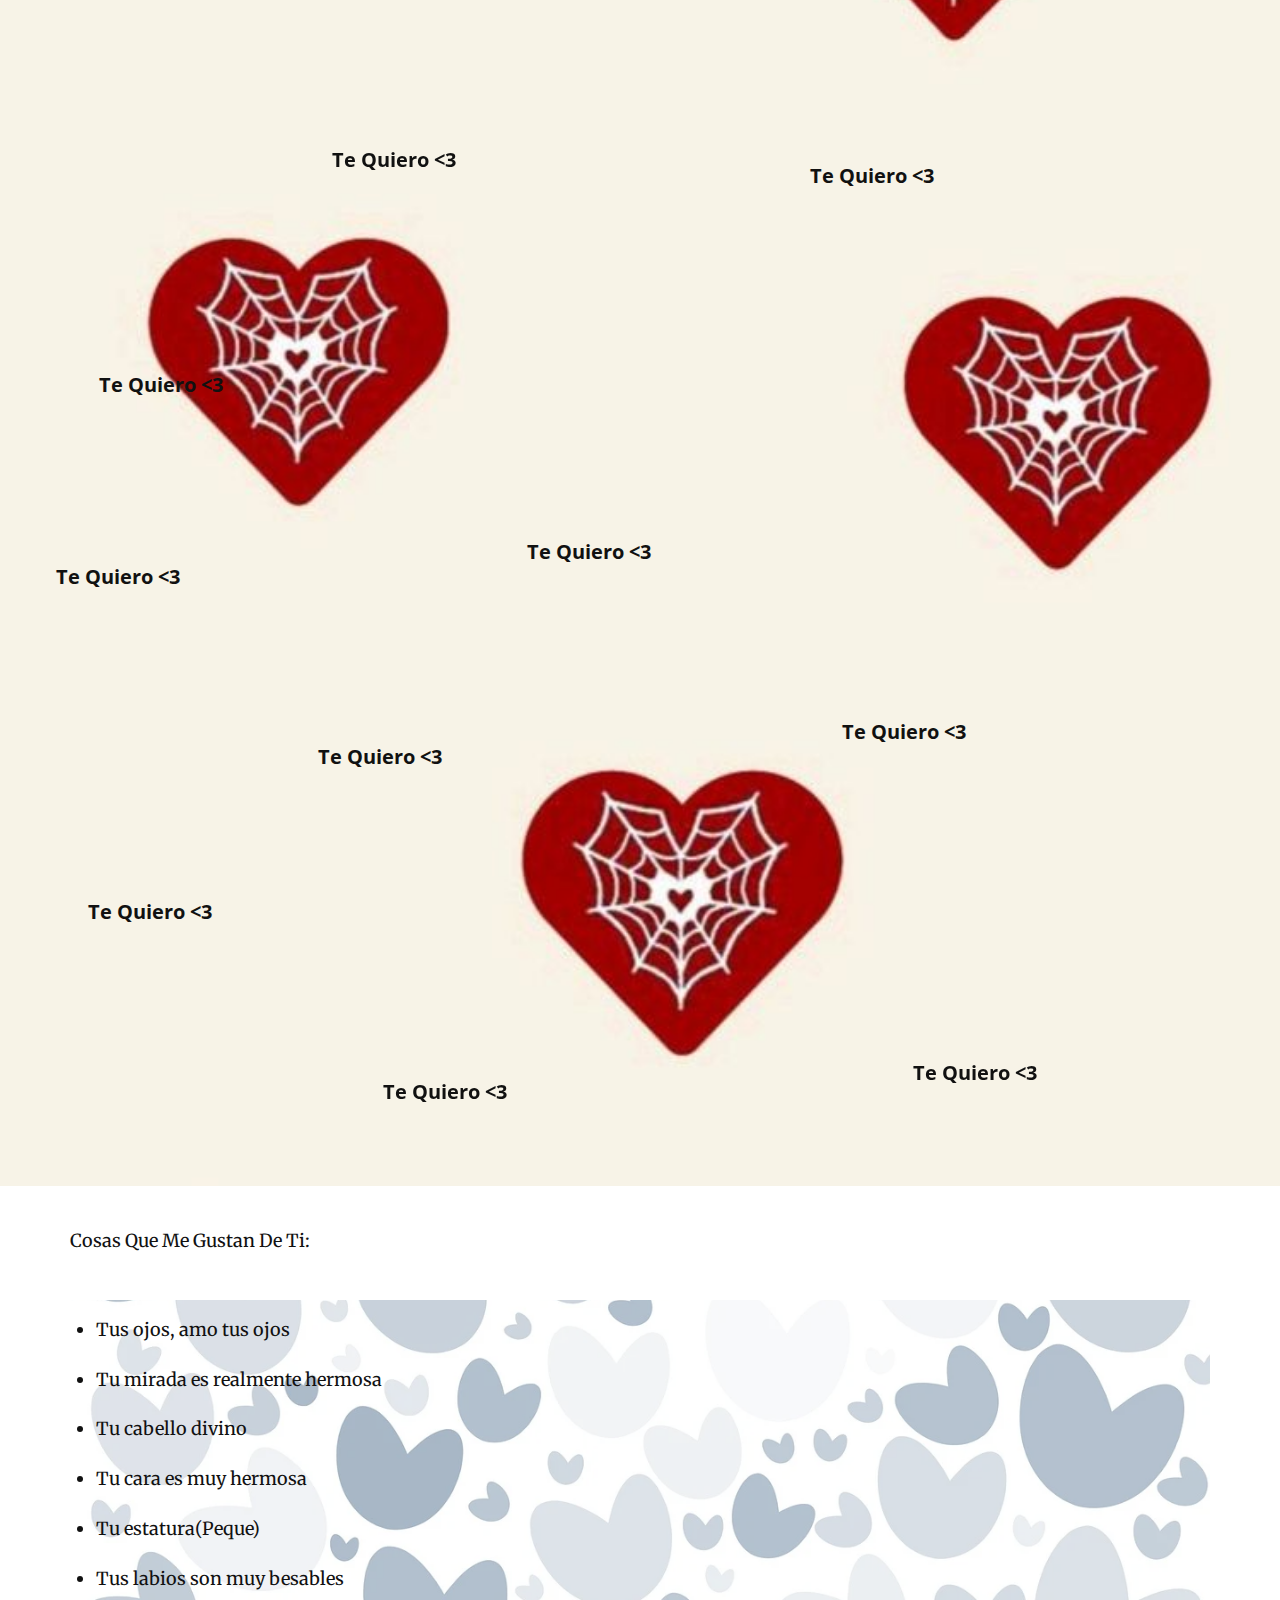
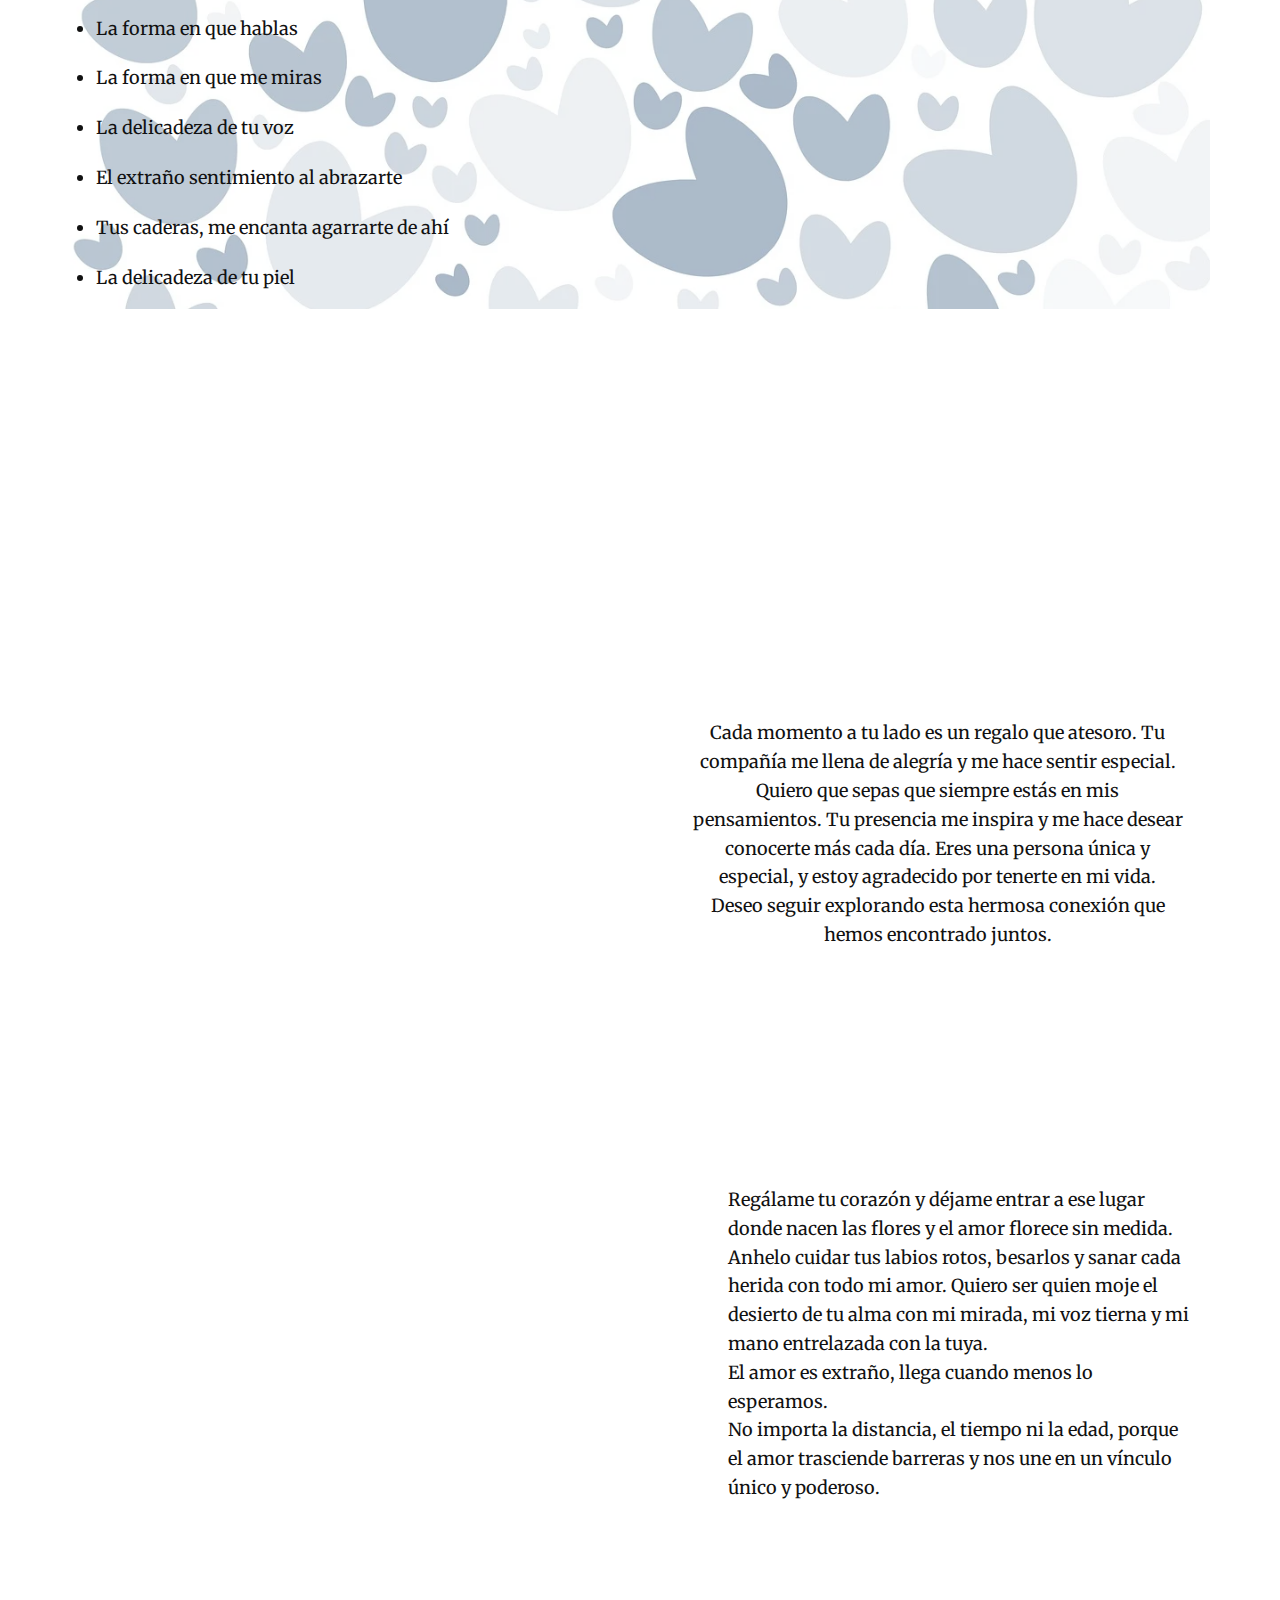
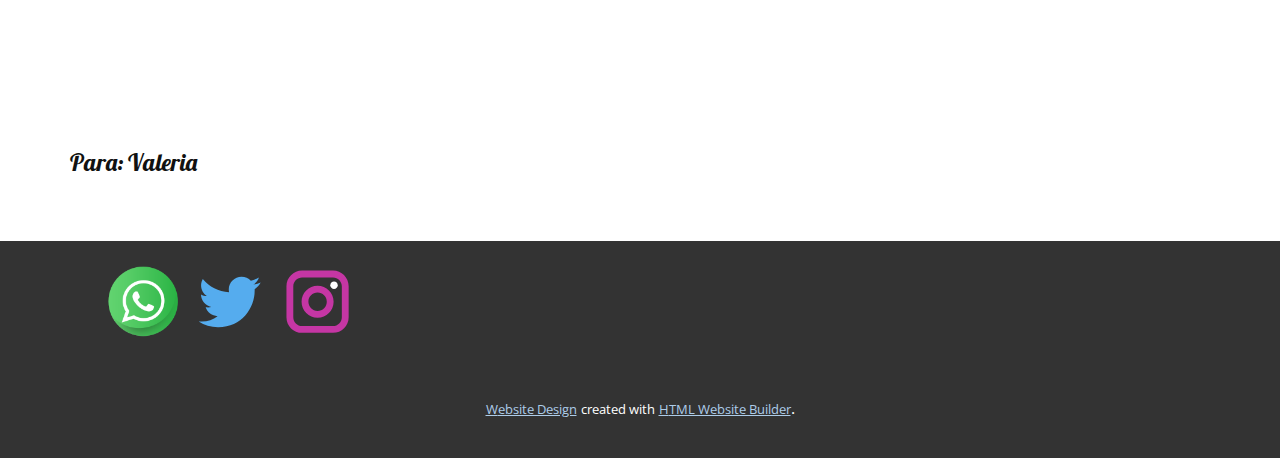
==== index.html @ 037fce36 "Add files via upload" ====
<!DOCTYPE html>
<html style="font-size: 16px;" lang="es"><head>
    <meta name="viewport" content="width=device-width, initial-scale=1.0">
    <meta charset="utf-8">
    <meta name="keywords" content="">
    <meta name="description" content="">
    <title>Casa</title>
    <link rel="stylesheet" href="nicepage.css" media="screen">
<link rel="stylesheet" href="Casa.css" media="screen">
    <script class="u-script" type="text/javascript" src="jquery.js" defer=""></script>
    <script class="u-script" type="text/javascript" src="nicepage.js" defer=""></script>
    <meta name="generator" content="Nicepage 5.13.1, nicepage.com">
    <link id="u-theme-google-font" rel="stylesheet" href="https://fonts.googleapis.com/css?family=Roboto:100,100i,300,300i,400,400i,500,500i,700,700i,900,900i|Open+Sans:300,300i,400,400i,500,500i,600,600i,700,700i,800,800i">
    <link id="u-page-google-font" rel="stylesheet" href="https://fonts.googleapis.com/css?family=Merriweather:300,300i,400,400i,700,700i,900,900i|Lobster:400">
    
    
    
    
    
    
    <script type="application/ld+json">{
		"@context": "http://schema.org",
		"@type": "Organization",
		"name": "",
		"sameAs": [
				"wa.me/+573205345586",
				"https://twitter.com/kiyoo_777",
				"https://instagram.com/sskkiyo.rox"
		]
}</script>
    <meta name="theme-color" content="#478ac9">
    <meta name="twitter:site" content="@">
    <meta name="twitter:card" content="summary_large_image">
    <meta name="twitter:title" content="Casa">
    <meta name="twitter:description" content="">
    <meta property="og:title" content="Casa">
    <meta property="og:type" content="website">
  <meta data-intl-tel-input-cdn-path="intlTelInput/"></head>
  <body data-home-page="Casa.html" data-home-page-title="Casa" class="u-body u-overlap u-overlap-transparent u-xl-mode" data-lang="es"><header class="u-clearfix u-header u-header" id="sec-3db0"><div class="u-clearfix u-sheet u-sheet-1"></div></header>
    <section class="u-clearfix u-section-1" id="sec-6473">
      <img class="u-expanded-width-lg u-expanded-width-md u-expanded-width-sm u-image u-image-default u-image-1" src="images/f29b38d131bc9b14f3016f035ebbdfa7.jpg" alt="" data-image-width="750" data-image-height="1332">
      <img class="u-expanded-width u-image u-image-default u-image-2" src="images/f29b38d131bc9b14f3016f035ebbdfa7.jpg" alt="" data-image-width="750" data-image-height="1332">
      <p class="u-text u-text-1">Te Quiero &lt;3</p>
      <p class="u-text u-text-2">Te Quiero &lt;3</p>
      <p class="u-text u-text-3">Te Quiero &lt;3</p>
      <p class="u-text u-text-4">Te Quiero &lt;3</p>
      <p class="u-text u-text-5">Te Quiero &lt;3</p>
      <p class="u-text u-text-6">Te Quiero &lt;3</p>
      <p class="u-text u-text-7" data-animation-name="pulse" data-animation-duration="1000" data-animation-direction="">Te Quiero &lt;3</p>
      <p class="u-text u-text-8">Te Quiero &lt;3</p>
      <p class="u-text u-text-9" data-animation-name="pulse" data-animation-duration="1000" data-animation-direction="">Te Quiero &lt;3</p>
      <p class="u-text u-text-10">Te Quiero &lt;3</p>
    </section>
    <section class="u-clearfix u-section-2" id="sec-3641">
      <div class="u-clearfix u-sheet u-sheet-1">
        <p class="u-custom-font u-font-merriweather u-text u-text-default-xs u-text-1">Cosas Que Me Gustan De Ti:</p>
        <img class="u-expanded-width u-image u-image-default u-opacity u-opacity-50 u-image-1" src="images/background-7000157_1280.webp" alt="" data-image-width="1280" data-image-height="905">
        <ul class="u-custom-font u-font-merriweather u-spacing-21 u-text u-text-default-xs u-text-2">
          <li>Tus ojos, amo tus ojos</li>
          <li>Tu mirada es realmente hermosa</li>
          <li>Tu cabello divino</li>
          <li>Tu cara es muy hermosa</li>
          <li>Tu estatura(Peque)</li>
          <li>Tus labios son muy besables</li>
          <li>La forma en que hablas</li>
          <li>La forma en que me miras</li>
          <li>La delicadeza de tu voz</li>
          <li>El extraño sentimiento al abrazarte</li>
          <li>Tus caderas, me encanta agarrarte de ahí</li>
          <li>La delicadeza de tu piel</li>
        </ul>
      </div>
    </section>
    <section class="u-align-center u-clearfix u-section-3" id="sec-f460">
      <div class="u-clearfix u-sheet u-valign-middle-lg u-valign-middle-md u-valign-middle-sm u-valign-middle-xl u-sheet-1">
        <div class="u-expanded-width-xs u-video u-video-contain u-video-1">
          <div class="embed-responsive embed-responsive-16by9">
            <iframe class="embed-responsive-item" src="https://www.youtube.com/embed/LrjRQw3eJEM" allowfullscreen></iframe>
          </div>
        </div>
        <p class="u-custom-font u-font-merriweather u-text u-text-1">Cada momento a tu lado es un regalo que atesoro. Tu compañía me llena de alegría y me hace sentir especial. Quiero que sepas que siempre estás en mis pensamientos. Tu presencia me inspira y me hace desear conocerte más cada día. Eres una persona única y especial, y estoy agradecido por tenerte en mi vida. Deseo seguir explorando esta hermosa conexión que hemos encontrado juntos.</p>
      </div>
    </section>
    
    <section class="u-align-center u-clearfix u-section-4" id="sec-577e">
      <div class="u-align-left u-clearfix u-sheet u-sheet-1">
        <p class="u-custom-font u-font-merriweather u-text u-text-default-xs u-text-1"> Regálame tu corazón y déjame entrar a ese lugar donde nacen las flores y el amor florece sin medida.&nbsp;<br>Anhelo cuidar tus labios rotos, besarlos y sanar cada herida con todo mi amor. Quiero ser quien moje el desierto de tu alma con mi mirada, mi voz tierna y mi mano entrelazada con la tuya.<br>El amor es extraño, llega cuando menos lo esperamos.&nbsp;<br>No importa la distancia, el tiempo ni la edad, porque el amor trasciende barreras y nos une en un vínculo único y poderoso.
        </p>
        <div class="u-video u-video-contain u-video-1">
          <div class="embed-responsive embed-responsive-1">
            <iframe style="position: absolute;top: 0;left: 0;width: 100%;height: 100%;" class="embed-responsive-item" src="https://www.youtube.com/embed/k4H7X-5Zm9o?mute=0&amp;showinfo=0&amp;controls=0&amp;start=0" frameborder="0" allowfullscreen=""></iframe>
          </div>
        </div>
      </div>
    </section>
    <section class="u-clearfix u-section-5" id="sec-2f88">
      <div class="u-clearfix u-sheet u-sheet-1">
        <p class="u-custom-font u-font-lobster u-text u-text-default u-text-1">Para: Valeria</p>
      </div>
    </section>
    
    
    <footer class="u-align-center u-clearfix u-footer u-grey-80 u-footer" id="sec-2e33"><div class="u-clearfix u-sheet u-sheet-1">
        <div class="u-social-icons u-spacing-10 u-social-icons-1">
          <a class="u-social-url" title="Whatsapp" target="_blank" href="wa.me/+573205345586"><span class="u-file-icon u-icon u-social-facebook u-social-icon u-icon-1"><img src="images/2626279.png" alt=""></span>
          </a>
          <a class="u-social-url" title="twitter" target="_blank" href="https://twitter.com/kiyoo_777"><span class="u-icon u-social-icon u-social-twitter u-icon-2"><svg class="u-svg-link" preserveAspectRatio="xMidYMin slice" viewBox="0 0 112 112" style=""><use xmlns:xlink="http://www.w3.org/1999/xlink" xlink:href="#svg-7c9a"></use></svg><svg class="u-svg-content" viewBox="0 0 112 112" x="0" y="0" id="svg-7c9a"><path fill="currentColor" d="M92.2,38.2c0,0.8,0,1.6,0,2.3c0,24.3-18.6,52.4-52.6,52.4c-10.6,0.1-20.2-2.9-28.5-8.2
	c1.4,0.2,2.9,0.2,4.4,0.2c8.7,0,16.7-2.9,23-7.9c-8.1-0.2-14.9-5.5-17.3-12.8c1.1,0.2,2.4,0.2,3.4,0.2c1.6,0,3.3-0.2,4.8-0.7
	c-8.4-1.6-14.9-9.2-14.9-18c0-0.2,0-0.2,0-0.2c2.5,1.4,5.4,2.2,8.4,2.3c-5-3.3-8.3-8.9-8.3-15.4c0-3.4,1-6.5,2.5-9.2
	c9.1,11.1,22.7,18.5,38,19.2c-0.2-1.4-0.4-2.8-0.4-4.3c0.1-10,8.3-18.2,18.5-18.2c5.4,0,10.1,2.2,13.5,5.7c4.3-0.8,8.1-2.3,11.7-4.5
	c-1.4,4.3-4.3,7.9-8.1,10.1c3.7-0.4,7.3-1.4,10.6-2.9C98.9,32.3,95.7,35.5,92.2,38.2z"></path></svg></span>
          </a>
          <a class="u-social-url" title="instagram" target="_blank" href="https://instagram.com/sskkiyo.rox"><span class="u-icon u-social-icon u-social-instagram u-icon-3"><svg class="u-svg-link" preserveAspectRatio="xMidYMin slice" viewBox="0 0 112 112" style=""><use xmlns:xlink="http://www.w3.org/1999/xlink" xlink:href="#svg-8bb1"></use></svg><svg class="u-svg-content" viewBox="0 0 112 112" x="0" y="0" id="svg-8bb1"><path fill="currentColor" d="M55.9,32.9c-12.8,0-23.2,10.4-23.2,23.2s10.4,23.2,23.2,23.2s23.2-10.4,23.2-23.2S68.7,32.9,55.9,32.9z
	 M55.9,69.4c-7.4,0-13.3-6-13.3-13.3c-0.1-7.4,6-13.3,13.3-13.3s13.3,6,13.3,13.3C69.3,63.5,63.3,69.4,55.9,69.4z"></path><path fill="#FFFFFF" d="M79.7,26.8c-3,0-5.4,2.5-5.4,5.4s2.5,5.4,5.4,5.4c3,0,5.4-2.5,5.4-5.4S82.7,26.8,79.7,26.8z"></path><path fill="currentColor" d="M78.2,11H33.5C21,11,10.8,21.3,10.8,33.7v44.7c0,12.6,10.2,22.8,22.7,22.8h44.7c12.6,0,22.7-10.2,22.7-22.7
	V33.7C100.8,21.1,90.6,11,78.2,11z M91,78.4c0,7.1-5.8,12.8-12.8,12.8H33.5c-7.1,0-12.8-5.8-12.8-12.8V33.7
	c0-7.1,5.8-12.8,12.8-12.8h44.7c7.1,0,12.8,5.8,12.8,12.8V78.4z"></path></svg></span>
          </a>
        </div>
      </div></footer>
    <section class="u-backlink u-clearfix u-grey-80">
      <a class="u-link" href="https://nicepage.com/website-design" target="_blank">
        <span>Website Design</span>
      </a>
      <p class="u-text">
        <span>created with</span>
      </p>
      <a class="u-link" href="https://nicepage.com/html-website-builder" target="_blank">
        <span>HTML Website Builder</span>
      </a>. 
    </section>
  
</body></html>
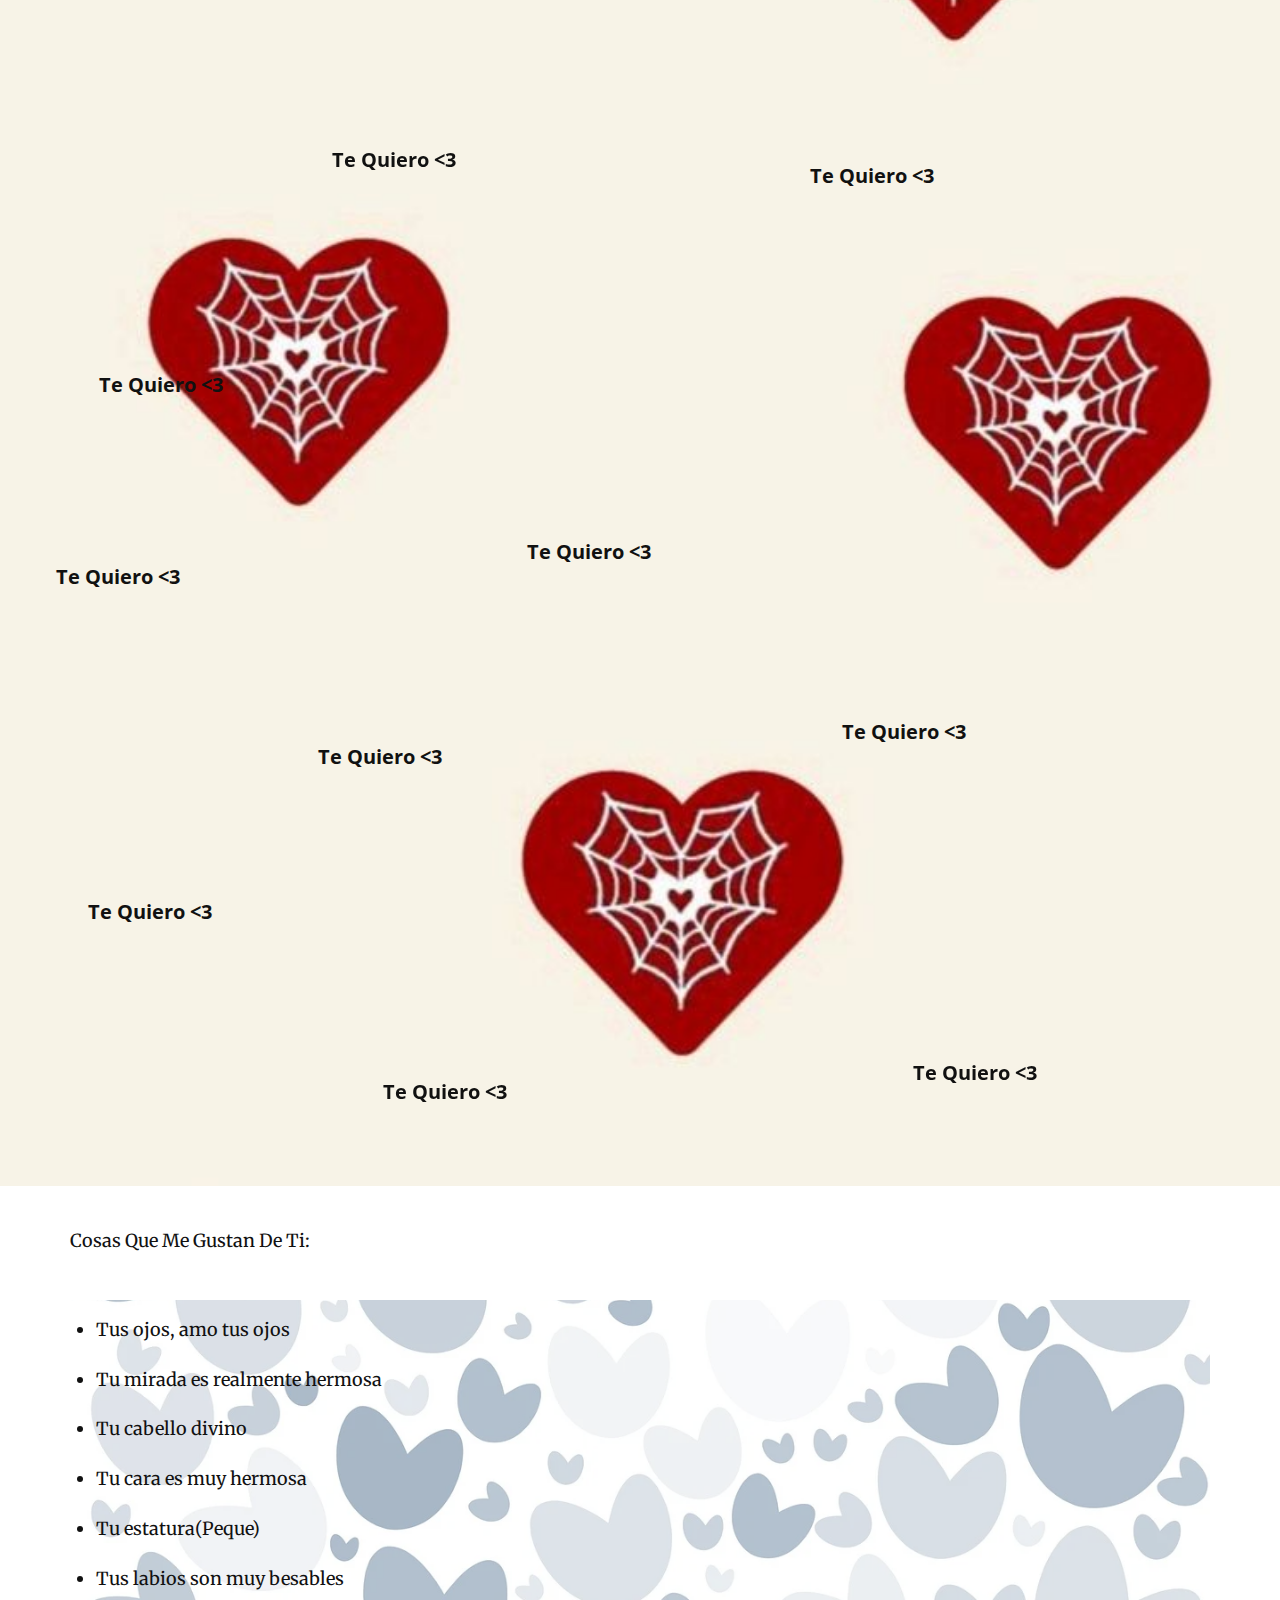
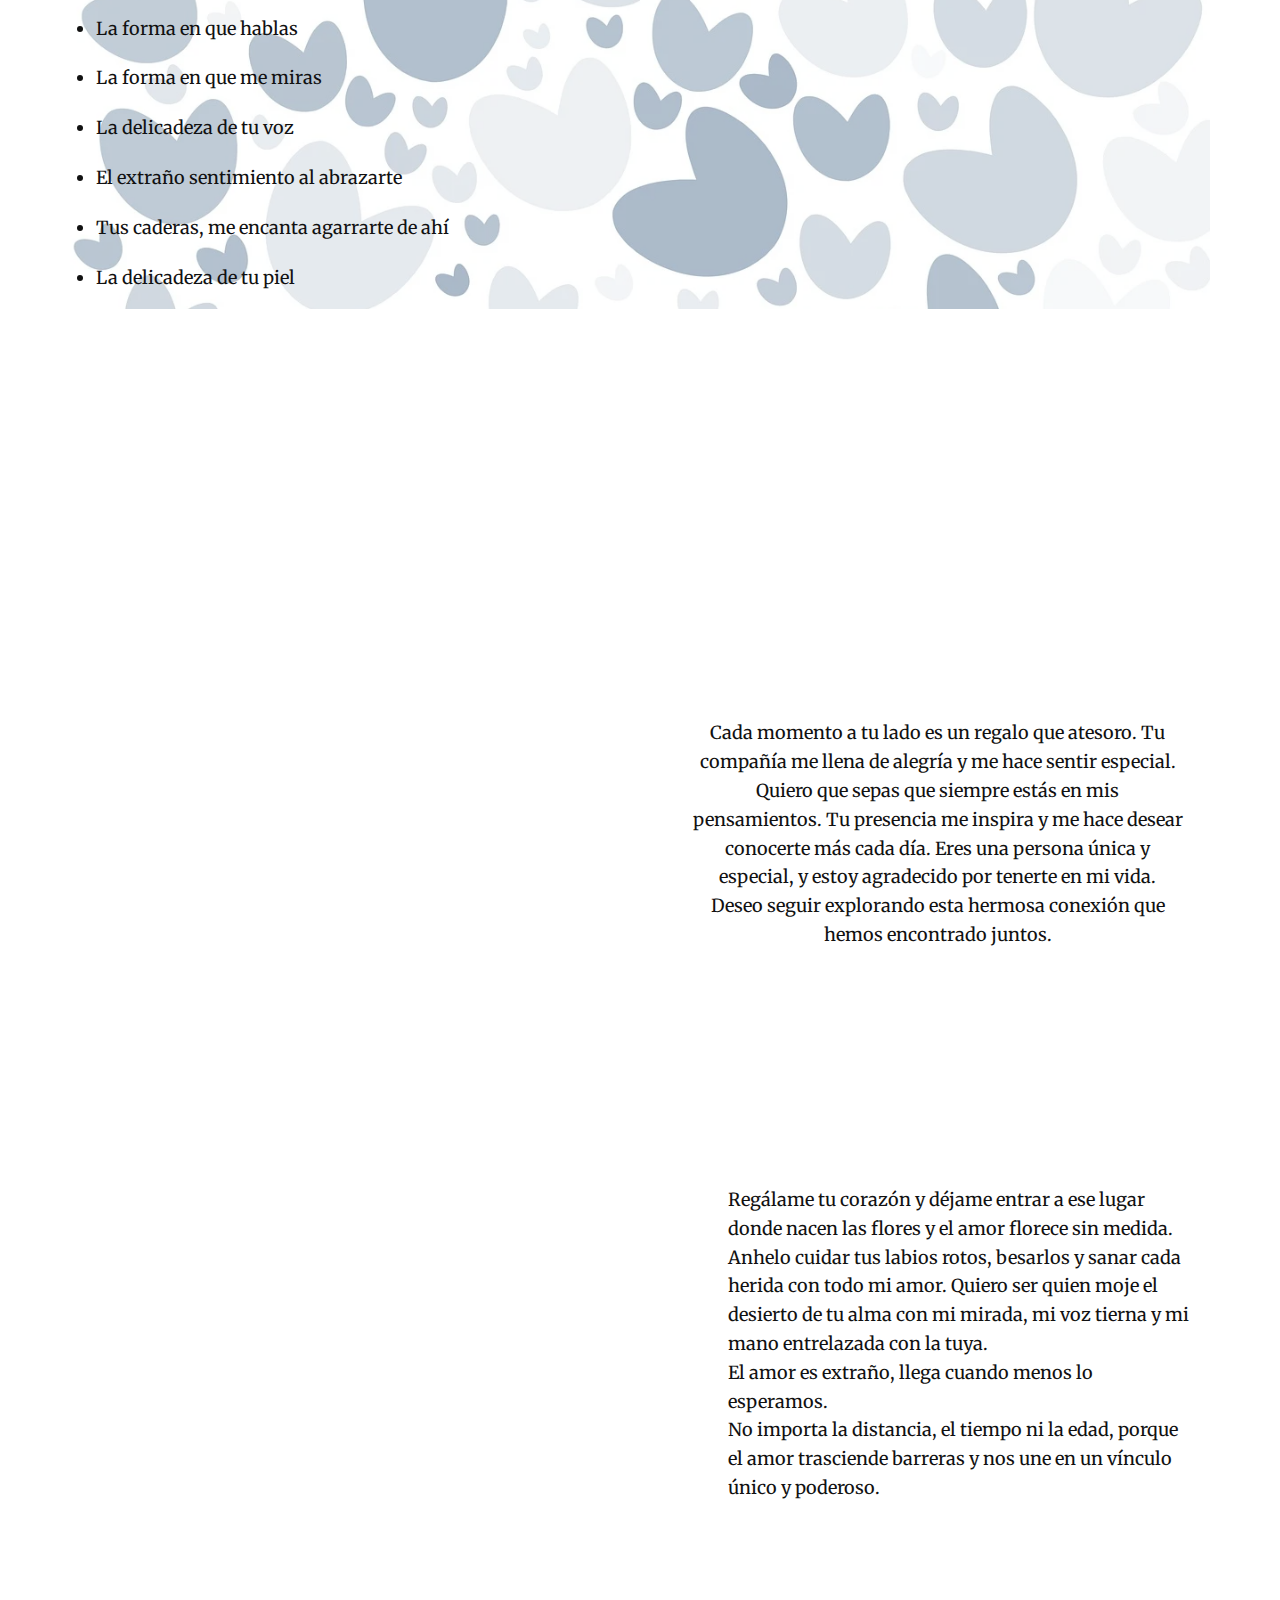
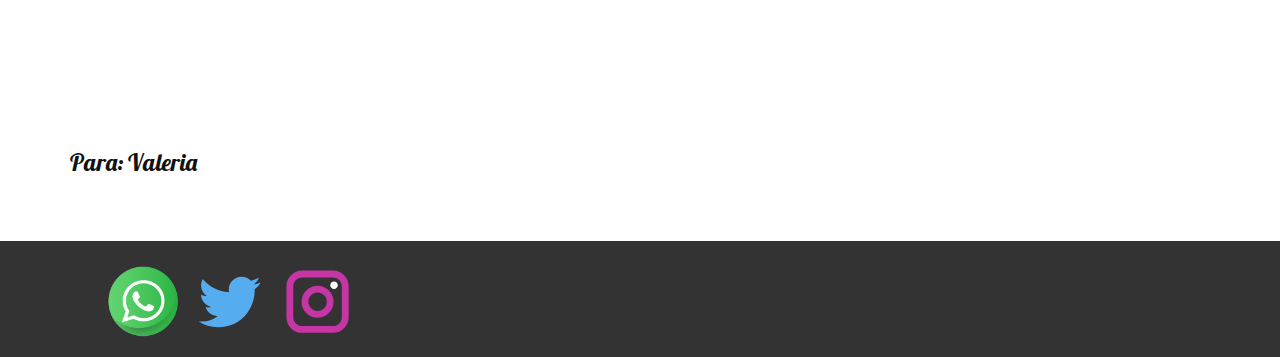
==== commit 8a22032c: "Update index.html" ====
--- a/index.html
+++ b/index.html
@@ -117,16 +117,6 @@
           </a>
         </div>
       </div></footer>
-    <section class="u-backlink u-clearfix u-grey-80">
-      <a class="u-link" href="https://nicepage.com/website-design" target="_blank">
-        <span>Website Design</span>
-      </a>
-      <p class="u-text">
-        <span>created with</span>
-      </p>
-      <a class="u-link" href="https://nicepage.com/html-website-builder" target="_blank">
-        <span>HTML Website Builder</span>
-      </a>. 
-    </section>
+   
   
-</body></html>+</body></html>
